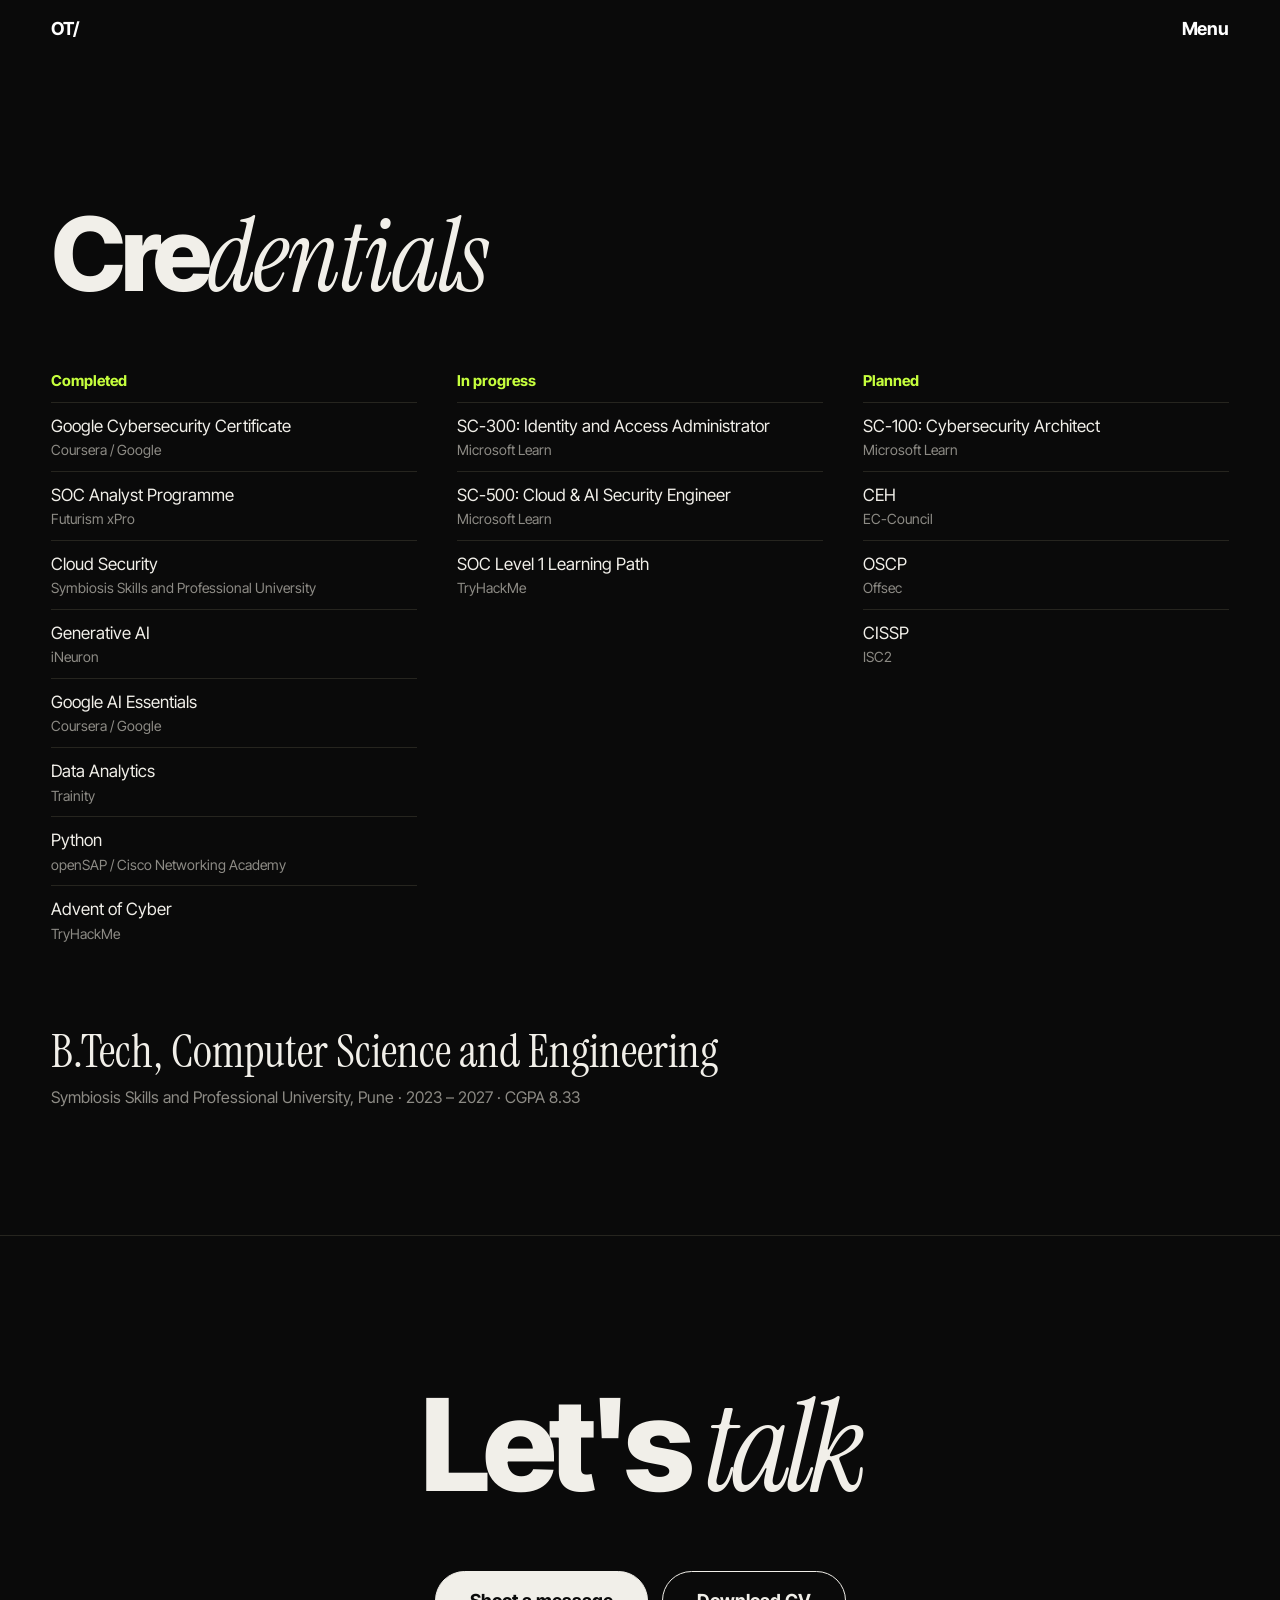
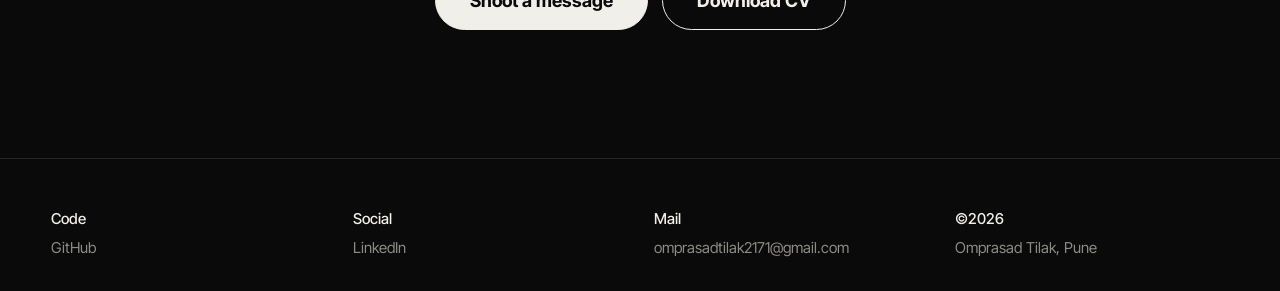
==== certifications.html @ 8a8e8bef "portfolio" ====
<!DOCTYPE html>
<html lang="en">
<head>
<meta charset="utf-8">
<meta name="viewport" content="width=device-width, initial-scale=1, viewport-fit=cover">
<meta name="theme-color" content="#0a0a0a">
<meta name="description" content="Portfolio of Omprasad Tilak, cybersecurity analyst across SOC, cloud security, DevSecOps and applied AI.">
<title>Credentials | Omprasad Tilak</title>
<link rel="preconnect" href="https://fonts.googleapis.com">
<link rel="preconnect" href="https://fonts.gstatic.com" crossorigin>
<link href="https://fonts.googleapis.com/css2?family=Inter+Tight:wght@400;500;700;800&family=Instrument+Serif:ital@0;1&display=swap" rel="stylesheet">
<link rel="stylesheet" href="style.css">
<script>(function(){var r=false,s=false;try{var n=performance.getEntriesByType('navigation')[0];r=n?n.type==='reload':!!(performance.navigation&&performance.navigation.type===1)}catch(e){}try{s=sessionStorage.getItem('pre')==='1'}catch(e){}var home=/(^|\/)(index\.html)?$/.test(location.pathname);if(r||(home&&!s))document.documentElement.className+=' show-pre pre-lock'})();</script>
<script>(function(){var d=document.documentElement;if(d.classList.contains('show-pre'))return;try{var n=performance.getEntriesByType('navigation')[0];if(n&&n.type==='navigate')d.className+=' show-pt'}catch(e){}})();</script>
<script>(function(){try{var f=sessionStorage.getItem('intro');sessionStorage.removeItem('intro');if(f==='1'&&document.documentElement.className.indexOf('show-pre')<0&&!matchMedia('(prefers-reduced-motion: reduce)').matches)document.documentElement.className+=' show-intro'}catch(e){}})();</script>
</head>
<body>
<div id="intro" aria-hidden="true"><span>Credentials</span></div>
<div id="pre" aria-hidden="true"><span>Loading portfolio</span><b id="pn">0%</b></div>
<div id="pt" aria-hidden="true"><span style="font-size:min(12vw,175px)">Credentials</span></div>
<header class="bar">
  <a href="index.html" aria-label="Home">OT/</a>
  <button id="mb" aria-expanded="false" aria-controls="menu">Menu</button>
</header>

<div id="menu" role="dialog" aria-label="Menu">
  <div class="top"><span>/ menu</span><button id="mc">Close</button></div>
  <nav><a href="index.html">About</a><a href="work.html">Work</a><a href="experience.html">Experience</a><a href="certifications.html" aria-current="page">Credentials</a><a href="#contact">Contact</a></nav>
  <div class="cn">
    <a href="https://in.linkedin.com/in/omprasad-tilak-69430b297" target="_blank" rel="noopener"><small>01</small>LinkedIn</a>
    <a href="https://github.com/omeetilak" target="_blank" rel="noopener"><small>02</small>GitHub</a>
    <a href="mailto:omprasadtilak2171@gmail.com"><small>03</small>Email</a>
  </div>
</div>

<main id="top" class="inner">
<section id="creds">
    <div class="sh"><h2>Cre<i>dentials</i></h2></div>
    <div class="creds">
      <div><h3>Completed</h3><ul>
        <li>Google Cybersecurity Certificate<small>Coursera / Google</small></li>
        <li>SOC Analyst Programme<small>Futurism xPro</small></li>
        <li>Cloud Security<small>Symbiosis Skills and Professional University</small></li>
        <li>Generative AI<small>iNeuron</small></li>
        <li>Google AI Essentials<small>Coursera / Google</small></li>
        <li>Data Analytics<small>Trainity</small></li>
        <li>Python<small>openSAP / Cisco Networking Academy</small></li>
        <li>Advent of Cyber<small>TryHackMe</small></li></ul></div>
      <div><h3>In progress</h3><ul>
        <li>SC-300: Identity and Access Administrator<small>Microsoft Learn</small></li>
        <li>SC-500: Cloud &amp; AI Security Engineer<small>Microsoft Learn</small></li>
        <li>SOC Level 1 Learning Path<small>TryHackMe</small></li></ul></div>
      <div><h3>Planned</h3><ul><li>SC-100: Cybersecurity Architect<small>Microsoft Learn</small></li><li>CEH<small>EC-Council</small></li><li>OSCP<small>Offsec</small></li><li>CISSP<small>ISC2</small></li></ul></div>
    </div>
    <p class="edu">B.Tech, Computer Science and Engineering<span>Symbiosis Skills and Professional University, Pune · 2023 – 2027 · CGPA 8.33</span></p>
  </section>
  <section id="contact" class="contact">
    <h2>Let's <i>talk</i></h2>
    <div class="btns">
      <a class="btn p" href="mailto:omprasadtilak2171@gmail.com">Shoot a message</a>
      <!-- Put your resume at cv/Omprasad_Tilak_CV.pdf -->
      <a class="btn" href="cv/Omprasad_Tilak_CV.pdf" download>Download CV</a>
    </div>
  </section>
</main>

<footer>
  <div><b>Code</b><a href="https://github.com/omeetilak" target="_blank" rel="noopener">GitHub</a></div>
  <div><b>Social</b><a href="https://in.linkedin.com/in/omprasad-tilak-69430b297" target="_blank" rel="noopener">LinkedIn</a></div>
  <div><b>Mail</b><a href="mailto:omprasadtilak2171@gmail.com">omprasadtilak2171@gmail.com</a></div>
  <div><b>&copy;2026</b>Omprasad Tilak, Pune</div>
</footer>
<script src="main.js"></script>
</body>
</html>
---- style.css ----
:root{color-scheme:dark;--bg:#0a0a0a;--fg:#f1efe9;--mute:#8d8b85;--line:#26251f;--acc:#c6ff3d;
--sans:'Inter Tight',system-ui,sans-serif;--serif:'Instrument Serif',Georgia,serif;--pad:clamp(20px,4vw,56px)}
*{box-sizing:border-box;margin:0;padding:0}
html{scroll-behavior:smooth}
body{background:var(--bg);color:var(--fg);font:400 17px/1.55 var(--sans);-webkit-font-smoothing:antialiased;overflow-x:hidden}
a{color:inherit;text-decoration:none}
a:focus-visible,button:focus-visible,summary:focus-visible{outline:2px solid var(--acc);outline-offset:4px}
::selection{background:var(--acc);color:#0a0a0a}
body.lock{overflow:hidden}
/* preloader: the one orchestrated moment */
#pre{position:fixed;inset:0;z-index:100;background:var(--bg);display:flex;align-items:flex-end;justify-content:space-between;padding:var(--pad);transition:transform .9s cubic-bezier(.76,0,.24,1)}
#pre.done{transform:translateY(-100%)}
#pre b{font:800 clamp(80px,22vw,260px)/.8 var(--sans);letter-spacing:-.06em}
#pre span{color:var(--mute)}
/* top bar + menu */
.bar{position:fixed;top:0;left:0;right:0;z-index:50;display:flex;justify-content:space-between;align-items:center;padding:calc(env(safe-area-inset-top,0px) + 18px) var(--pad) 18px;mix-blend-mode:difference;color:#fff}
.bar a,.bar button{font:700 18px var(--sans);letter-spacing:-.01em;background:none;border:0;color:inherit;cursor:pointer}
#menu{position:fixed;inset:0;z-index:60;background:var(--acc);color:#0a0a0a;padding:calc(env(safe-area-inset-top,0px) + 18px) var(--pad) var(--pad);display:flex;flex-direction:column;justify-content:space-between;transform:translateY(-100%);transition:transform .6s cubic-bezier(.76,0,.24,1);visibility:hidden}
#menu.open{transform:none;visibility:visible}
#menu .top{display:flex;justify-content:space-between;font:700 18px var(--sans)}
#menu button{font:inherit;background:none;border:0;color:inherit;cursor:pointer}
#menu nav a{display:block;font:800 clamp(40px,9vh,130px)/.98 var(--sans);letter-spacing:-.045em}
#menu nav a:hover{font-family:var(--serif);font-style:italic;font-weight:400}
#menu .cn{display:grid;grid-template-columns:repeat(auto-fit,minmax(140px,1fr));gap:6px 24px;font:500 16px var(--sans)}
#menu .cn a:hover{text-decoration:underline}
#menu .cn small{display:block;font-size:13px;opacity:.6}
/* hero */
.hero{min-height:100vh;min-height:100svh;padding:140px var(--pad) var(--pad);display:flex;flex-direction:column;justify-content:space-between;gap:48px}
.hero h1{font:500 clamp(30px,5.6vw,78px)/1.06 var(--sans);letter-spacing:-.035em;max-width:17em}
.hero h1 em{font:400 italic 1.08em var(--serif);letter-spacing:-.01em}
.tag{font:500 .78em ui-monospace,SFMono-Regular,Menlo,monospace;color:var(--acc);letter-spacing:0}
.hero .row{display:flex;justify-content:space-between;align-items:flex-end;gap:32px;flex-wrap:wrap}
.hero .row p{font:400 clamp(22px,3vw,40px)/1.1 var(--serif);max-width:12em}
.hero .row p i{color:var(--mute)}
.scroll{color:var(--mute);font-size:14px}
/* image slots */
.slot{position:relative;background:repeating-linear-gradient(135deg,#141412 0 14px,#101010 14px 28px);overflow:hidden;border-radius:2px}
.slot::after{content:attr(data-hint);position:absolute;inset:0;display:grid;place-items:center;text-align:center;padding:12px;color:var(--mute);font:500 13px ui-monospace,Menlo,monospace}
.slot img{position:absolute;inset:0;width:100%;height:100%;object-fit:cover;z-index:1;transition:transform .8s cubic-bezier(.2,.7,.2,1)}
a:hover .slot img{transform:scale(1.04)}
.portrait{aspect-ratio:4/5;width:min(280px,60vw)}
/* stats */
.stats{display:grid;grid-template-columns:repeat(auto-fit,minmax(160px,1fr));border-top:1px solid var(--line);border-bottom:1px solid var(--line)}
.stat{padding:40px var(--pad);border-left:1px solid var(--line)}
.stat:first-child{border-left:0}
.stat b{display:block;font:800 clamp(56px,8vw,112px)/.9 var(--sans);letter-spacing:-.05em}
.stat span{color:var(--mute);font-size:15px}
/* tools */
.tools{padding:56px 0;overflow:hidden;border-bottom:1px solid var(--line)}
.track{display:flex;gap:12px;width:max-content;animation:slide 40s linear infinite}
.tools:hover .track{animation-play-state:paused}
.track span{padding:14px 28px;border:1px solid var(--line);border-radius:99px;font:500 20px var(--sans);transition:.25s;white-space:nowrap}
.track span:hover{background:var(--fg);color:var(--bg);border-color:var(--fg)}
@keyframes slide{to{transform:translateX(-50%)}}
/* sections */
section{padding:clamp(72px,10vw,140px) var(--pad)}
.sh{display:flex;justify-content:space-between;align-items:baseline;margin-bottom:48px;gap:20px}
.sh h2{font:800 clamp(44px,8vw,120px)/.92 var(--sans);letter-spacing:-.05em}
.sh h2 i{font:400 italic 1em var(--serif);letter-spacing:-.02em}
.sh a{color:var(--mute);border-bottom:1px solid var(--line)}
.sh a:hover{color:var(--acc)}
.work{display:grid;grid-template-columns:repeat(2,1fr);gap:56px 28px}
.work .slot{aspect-ratio:4/3;margin-bottom:16px}
.work>*{display:block}
.work>*:nth-child(even){margin-top:80px}
.vl{display:flex;flex-wrap:wrap;gap:10px 22px;margin-top:16px;font:500 15px var(--sans)}
.vl a{border-bottom:1px solid var(--line);padding-bottom:2px;transition:.2s}
.vl a:first-child{color:var(--acc);border-color:var(--acc)}
.vl a:hover{color:var(--fg);border-color:var(--fg)}
.meta{display:flex;justify-content:space-between;gap:16px;align-items:baseline;border-top:1px solid var(--line);padding-top:14px}
.meta h3{font:700 clamp(22px,2.4vw,32px)/1.1 var(--sans);letter-spacing:-.02em}
.meta span{color:var(--mute);font-size:14px;text-align:right;white-space:nowrap}
.work p{color:var(--mute);margin-top:8px;max-width:30em;font-size:16px}
/* experience accordion */
details{border-top:1px solid var(--line)}
details:last-child{border-bottom:1px solid var(--line)}
summary{list-style:none;cursor:pointer;display:grid;grid-template-columns:56px 1fr auto auto;gap:16px;align-items:baseline;padding:26px 0}
summary::-webkit-details-marker{display:none}
summary .n{color:var(--mute);font-size:14px}
summary .t{font:700 clamp(26px,4.2vw,56px)/1 var(--sans);letter-spacing:-.035em;transition:color .2s}
summary:hover .t{color:var(--acc)}
summary .r{color:var(--mute);font-size:15px}
summary .pm{font:400 30px/1 var(--sans);width:30px;text-align:right}
summary .pm:before{content:"+"}
details[open] summary .pm:before{content:"\2212"}
details[open] summary .t{font-family:var(--serif);font-style:italic;font-weight:400}
.body{padding:0 0 32px 72px;max-width:46em;color:#cfcdc6}
.body ul{padding-left:1.1em}
.body li{margin-bottom:.5em}
.body li::marker{color:var(--acc)}
.body .when{color:var(--mute);font-size:14px;margin-bottom:12px}
/* arena */
.arena{border-bottom:0}
.arena>div{display:grid;grid-template-columns:140px minmax(0,1.1fr) minmax(0,1.4fr);gap:12px 32px;padding:30px 0;border-bottom:1px solid var(--line);align-items:baseline}
.arena small{color:var(--acc);font-size:14px}
.arena h3{font:700 clamp(24px,2.6vw,34px)/1.1 var(--sans);letter-spacing:-.025em}
.arena h3 em{display:block;font:400 italic 20px var(--serif);color:var(--mute);margin-top:6px;letter-spacing:0}
.arena p{color:#cfcdc6;font-size:17px}
.arena .hi h3{color:var(--acc)}
/* trail */
.trail-intro{max-width:30em;font:400 clamp(24px,3vw,40px)/1.15 var(--serif);margin-bottom:48px}
.trail-intro i{color:var(--acc)}
.trail{display:grid;grid-template-columns:repeat(3,1fr);gap:20px}
.trail figure .slot{aspect-ratio:3/4}
.trail figcaption{display:flex;justify-content:space-between;gap:12px;padding-top:12px;font:700 20px var(--sans);letter-spacing:-.02em}
.trail figcaption span{color:var(--mute);font:400 14px var(--sans)}
.life{display:grid;grid-template-columns:repeat(2,1fr);gap:20px;margin-top:56px;border-top:1px solid var(--line);padding-top:28px}
.life p{color:var(--mute);max-width:28em}
.life b{display:block;color:var(--fg);font:700 22px var(--sans);letter-spacing:-.02em;margin-bottom:4px}
/* creds */
.creds{display:grid;grid-template-columns:repeat(3,1fr);gap:40px}
.creds h3{font:700 15px var(--sans);color:var(--acc);margin-bottom:12px}
.creds li{list-style:none;padding:10px 0;border-top:1px solid var(--line)}
.creds small{display:block;color:var(--mute);font-size:14px}
.edu{margin-top:72px;font:400 clamp(26px,3.6vw,48px)/1.1 var(--serif)}
.edu span{display:block;margin-top:10px;font:400 16px var(--sans);color:var(--mute)}
/* contact */
.contact{text-align:center;border-top:1px solid var(--line)}
.contact h2{font:800 clamp(48px,10vw,150px)/.9 var(--sans);letter-spacing:-.055em;margin-bottom:40px}
.contact h2 i{font:400 italic 1em var(--serif)}
.btns{display:flex;gap:14px;justify-content:center;flex-wrap:wrap}
.btn{padding:18px 34px;border-radius:99px;font:700 18px var(--sans);border:1px solid var(--fg);transition:.25s}
.btn.p{background:var(--fg);color:var(--bg)}
.btn:hover{background:var(--acc);border-color:var(--acc);color:#0a0a0a}
footer{padding:48px var(--pad) calc(env(safe-area-inset-bottom,0px) + 32px);display:grid;grid-template-columns:repeat(auto-fit,minmax(160px,1fr));gap:28px;border-top:1px solid var(--line);color:var(--mute);font-size:15px}
footer b{display:block;color:var(--fg);font-weight:500;margin-bottom:6px}
footer a{display:block}
footer a:hover{color:var(--acc)}
@media(max-width:760px){
  .work{grid-template-columns:1fr}.work>*:nth-child(even){margin-top:0}
  .creds{grid-template-columns:1fr}
  .arena>div{grid-template-columns:1fr;gap:8px;padding:26px 0}
  .trail{grid-template-columns:repeat(2,1fr);gap:14px}.trail figcaption{flex-direction:column;font-size:17px}
  .life{grid-template-columns:1fr}
  summary{grid-template-columns:34px 1fr 30px}summary .r{display:none}
  .body{padding-left:0}
  .stat{border-left:0;border-top:1px solid var(--line)}.stat:first-child{border-top:0}
}
@media(prefers-reduced-motion:reduce){html{scroll-behavior:auto}.track{animation:none}#pre{transition:none}#menu{transition:none}}
main.inner>section:first-child{padding-top:clamp(130px,16vw,190px)}
.ab{display:grid;grid-template-columns:1.1fr 1fr;gap:clamp(32px,6vw,96px);margin-bottom:64px}
.ab .big{font:400 clamp(28px,3.8vw,52px)/1.1 var(--serif)}
.ab .txt p{color:#cfcdc6;margin-bottom:1em;max-width:30em}
.facts{display:grid;grid-template-columns:repeat(2,1fr);border-top:1px solid var(--line)}
.facts>div{padding:24px 32px 28px 0;border-bottom:1px solid var(--line)}
.facts small{color:var(--acc);font-size:14px}
.facts p{margin-top:8px;color:#cfcdc6;max-width:26em}
.next{display:block;padding:clamp(48px,8vw,96px) var(--pad);border-top:1px solid var(--line)}
.next small{color:var(--mute);font-size:14px}
.next b{display:block;font:800 clamp(40px,8vw,110px)/1 var(--sans);letter-spacing:-.05em;transition:.25s}
.next:hover b{font-family:var(--serif);font-style:italic;font-weight:400;color:var(--acc)}
#menu nav a[aria-current]{font-family:var(--serif);font-style:italic;font-weight:400}
@keyframes in{from{opacity:0}}
body{animation:in .6s both}
@media(max-width:760px){.ab,.facts{grid-template-columns:1fr}}
@media(prefers-reduced-motion:reduce){body{animation:none}}

.arena summary .t{font-size:clamp(24px,3.6vw,46px)}
.arena .body p{margin-bottom:0}
.gal{display:grid;grid-template-columns:repeat(2,1fr);gap:14px;margin-top:22px;max-width:46em}
.gal .slot{aspect-ratio:4/3}

.trail figure.latest{grid-column:1/-1}
.trail figure.latest .slot{aspect-ratio:16/7}
@media(max-width:760px){.trail figure.latest .slot{aspect-ratio:4/3}}

/* stats: keep numbers inside their boxes */
.stat{padding:40px 20px 40px 28px;min-width:0}
.stat:first-child{padding-left:var(--pad)}
.stat b{font-size:clamp(48px,5.6vw,92px);font-variant-numeric:tabular-nums;white-space:nowrap}
.stat span{display:block;margin-top:8px;line-height:1.35}
@media(min-width:761px) and (max-width:1000px){
  .stats{grid-template-columns:repeat(2,1fr)}
  .stat,.stat:first-child{padding-left:var(--pad)}
  .stat:nth-child(odd){border-left:0}
  .stat:nth-child(n+3){border-top:1px solid var(--line)}
  .stat:last-child{grid-column:1/-1}
}
@media(max-width:760px){.stat,.stat:first-child{padding-left:var(--pad)}}

/* arena: role labels in theme green */
.arena summary .r{color:var(--acc);font-weight:500}
.arena .body .when{color:var(--acc)}

/* loader shows on refresh, and on first visit to home */
#pre{display:none}
html.show-pre #pre{display:flex}
html.pre-lock,html.pre-lock body{overflow:hidden}

/* sticker look: thick white die-cut edge with a soft lift shadow */
.slot{
  border-radius:18px;
  box-shadow:0 0 0 5px #fff,0 14px 30px -6px rgba(0,0,0,.65),0 3px 8px rgba(0,0,0,.4);
  transition:transform .35s cubic-bezier(.2,.7,.2,1),box-shadow .35s;
}
.slot::before{content:"";position:absolute;inset:0;z-index:2;border-radius:inherit;pointer-events:none;
  background:linear-gradient(115deg,rgba(255,255,255,.14) 0%,transparent 38%)}
.work a:hover .slot,.work>div:hover .slot,.trail figure:hover .slot,.gal .slot:hover,.portrait:hover{
  transform:translateY(-4px) rotate(-1deg);
  box-shadow:0 0 0 5px #fff,0 22px 38px -8px rgba(0,0,0,.75),0 4px 10px rgba(0,0,0,.45);
}
.gal{gap:22px}
.trail{gap:28px 24px}
.work{gap:64px 32px}
@media(prefers-reduced-motion:reduce){.slot{transition:none}.work a:hover .slot,.work>div:hover .slot,.trail figure:hover .slot,.gal .slot:hover,.portrait:hover{transform:none}}

/* portrait: neon line travelling around the sticker edge */
@property --a{syntax:"<angle>";initial-value:0deg;inherits:false}
.ring{position:relative;width:min(280px,60vw);transition:transform .35s cubic-bezier(.2,.7,.2,1)}
.ring .portrait{width:100%}
.ring::before{content:"";position:absolute;inset:-12px;border-radius:30px;padding:3px;pointer-events:none;
  background:conic-gradient(from var(--a),transparent 0 62%,var(--acc) 88%,#fff 100%);
  -webkit-mask:linear-gradient(#000 0 0) content-box,linear-gradient(#000 0 0);-webkit-mask-composite:xor;
  mask:linear-gradient(#000 0 0) content-box,linear-gradient(#000 0 0);mask-composite:exclude;
  animation:orbit 3.2s linear infinite}
@keyframes orbit{to{--a:360deg}}
.ring:hover{transform:translateY(-4px) rotate(-1deg)}
.ring .portrait:hover{transform:none;box-shadow:0 0 0 5px #fff,0 14px 30px -6px rgba(0,0,0,.65),0 3px 8px rgba(0,0,0,.4)}
@media(prefers-reduced-motion:reduce){.ring::before{animation:none}.ring:hover{transform:none}}

/* portrait: plain image, no sticker edge. Only the moving line stays */
.ring .portrait,.ring .portrait:hover{box-shadow:none;border-radius:6px;transform:none}
.ring .portrait::before{display:none}
.ring::before{inset:-9px;border-radius:12px;padding:2px}
.ring:hover{transform:none}

/* all image frames: plain images with a moving line (no sticker look) */
.slot{overflow:visible;border-radius:6px;box-shadow:none;transform:none;--lc:#38d5ff}
.trail .slot{--lc:#ff3131}
.slot img{border-radius:6px}
.slot::before{content:"";position:absolute;inset:-9px;z-index:2;border-radius:12px;padding:2px;pointer-events:none;
  background:conic-gradient(from var(--a),transparent 0 62%,var(--lc) 88%,#fff 100%);
  -webkit-mask:linear-gradient(#000 0 0) content-box,linear-gradient(#000 0 0);-webkit-mask-composite:xor;
  mask:linear-gradient(#000 0 0) content-box,linear-gradient(#000 0 0);mask-composite:exclude;
  animation:orbit 3.2s linear infinite}
.work a:hover .slot,.work>div:hover .slot,.trail figure:hover .slot,.gal .slot:hover,.portrait:hover{transform:none;box-shadow:none}
a:hover .slot img{transform:none}
.trail{gap:30px 32px}
@media(prefers-reduced-motion:reduce){.slot::before{animation:none}}

/* page-title intro: outlined word zooms out, then the page lands */
#intro{position:fixed;inset:0;z-index:90;display:none;place-items:center;background:var(--bg);pointer-events:none}
html.show-intro #intro{display:grid;animation:introOut .5s ease 1.05s both}
#intro span{font:800 clamp(56px,15vw,210px)/1 var(--sans);letter-spacing:-.05em;color:transparent;-webkit-text-stroke:2px rgba(241,239,233,.75);
  animation:introWord 1.15s cubic-bezier(.16,.8,.2,1) both}
@keyframes introWord{from{transform:scale(3);opacity:0;filter:blur(10px)}to{transform:scale(1);opacity:1;filter:blur(0)}}
@keyframes introOut{to{opacity:0;transform:scale(1.04);visibility:hidden}}

/* page title card: see-through word zooms out, then lands on the page */
#pt{display:none}
html.show-pt #pt{display:grid;position:fixed;inset:0;z-index:90;place-items:center;background:var(--bg);pointer-events:none;animation:ptout .45s ease .95s forwards}
#pt span{font:800 100px/1 var(--sans);letter-spacing:-.06em;color:transparent;-webkit-text-stroke:2px rgba(241,239,233,.5);animation:ptz 1.3s cubic-bezier(.16,1,.3,1) both}
@keyframes ptz{
  from{transform:scale(3.4);opacity:0;-webkit-text-stroke-color:rgba(241,239,233,.15)}
  40%{opacity:1}
  to{transform:scale(1);opacity:1;-webkit-text-stroke-color:#c6ff3d}
}
@keyframes ptout{to{opacity:0;visibility:hidden}}
@media(prefers-reduced-motion:reduce){html.show-pt #pt{display:none}}

/* images: fixed frames, the image fits the frame (the frame never resizes to the image) */
.slot:has(img)::after{display:none}
.slot img{position:absolute;inset:0;width:100%;height:100%;display:block;object-fit:contain}
.work .slot,.work .slot:has(img){aspect-ratio:16/10}
.gal .slot,.gal .slot:has(img){aspect-ratio:4/3}
.work .slot:has(img),.gal .slot:has(img){background:#0f0f0e}
.trail{align-items:start}
.trail figure .slot,.trail figure .slot:has(img){aspect-ratio:3/4}
.trail .slot img{object-fit:cover}
.trail figure.latest{grid-column:1/-1;max-width:none;width:100%}
.trail figure.latest .slot,.trail figure.latest .slot:has(img){aspect-ratio:21/9}
.trail figure.latest .slot img{object-position:center 40%}
@media(max-width:760px){.trail figure.latest .slot,.trail figure.latest .slot:has(img){aspect-ratio:4/3}}
.ring .portrait,.ring .portrait:has(img){aspect-ratio:4/5}
.ring .portrait img{object-fit:cover}
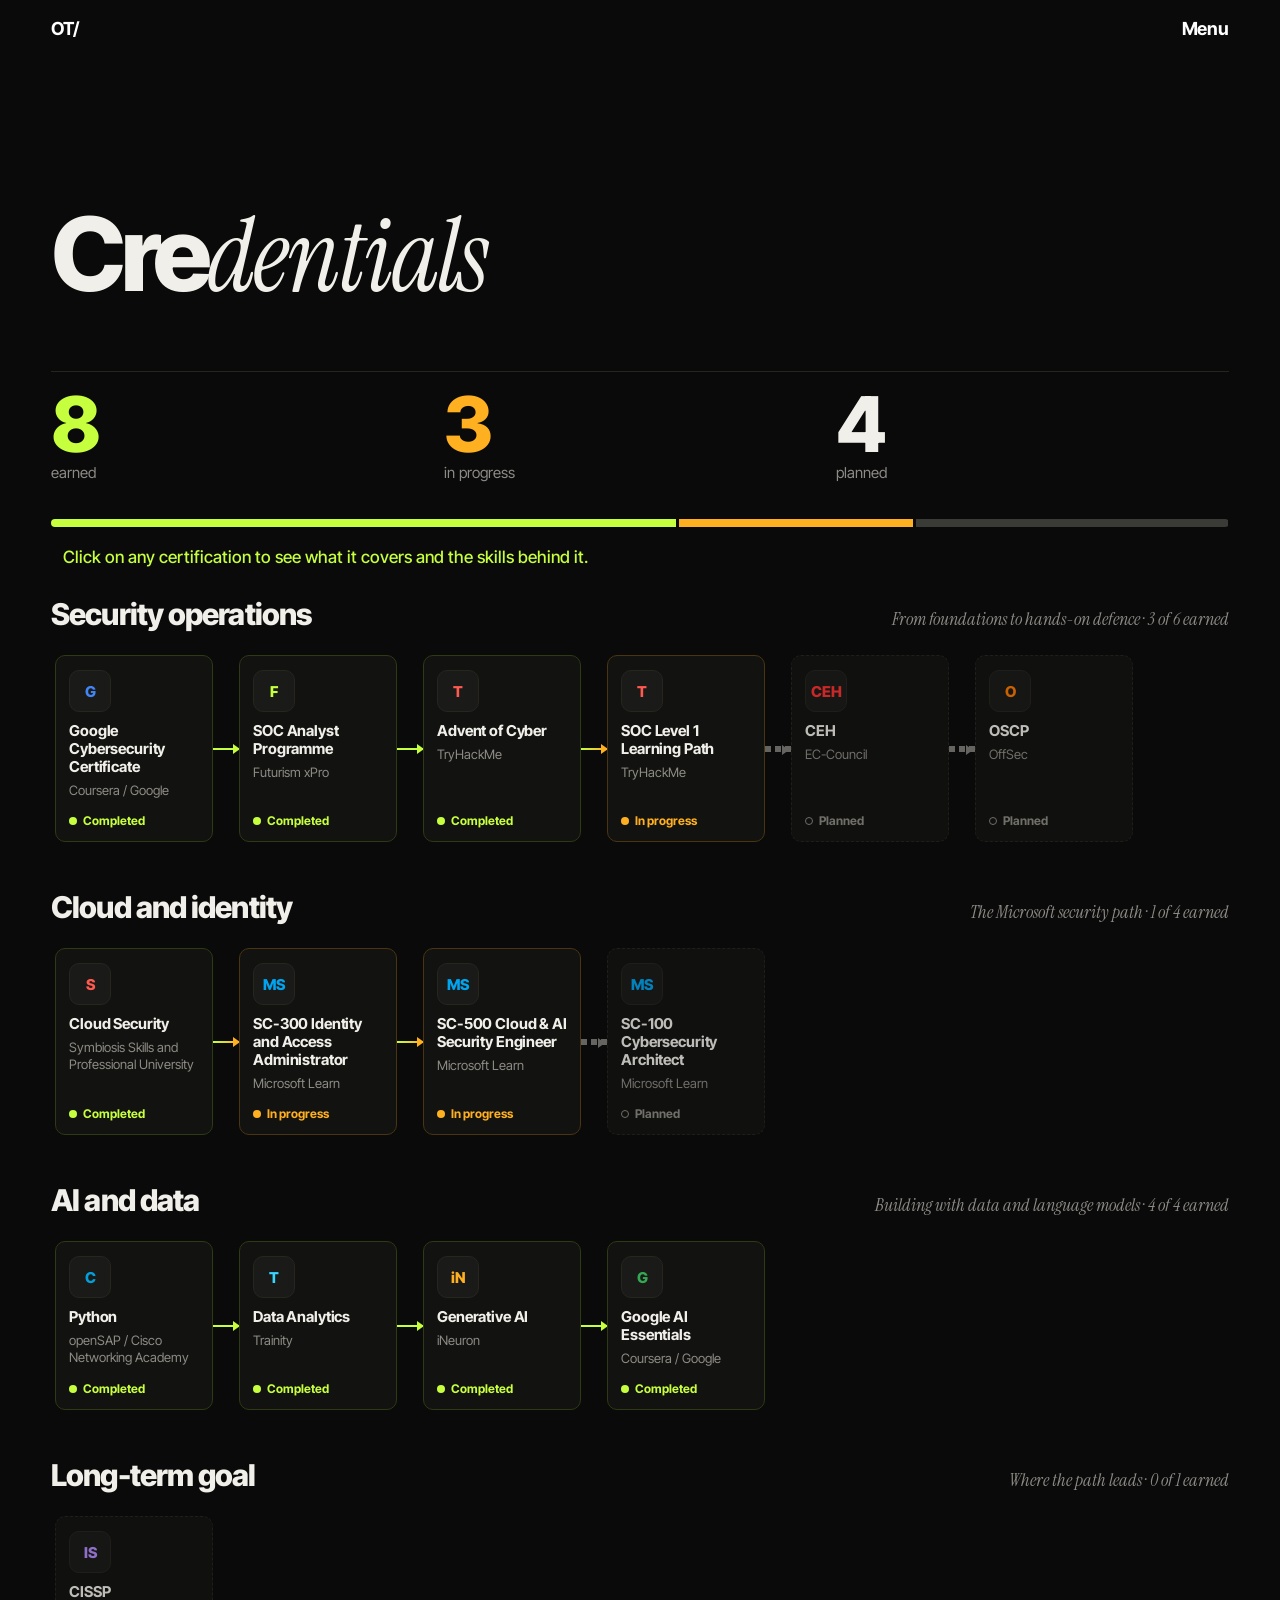
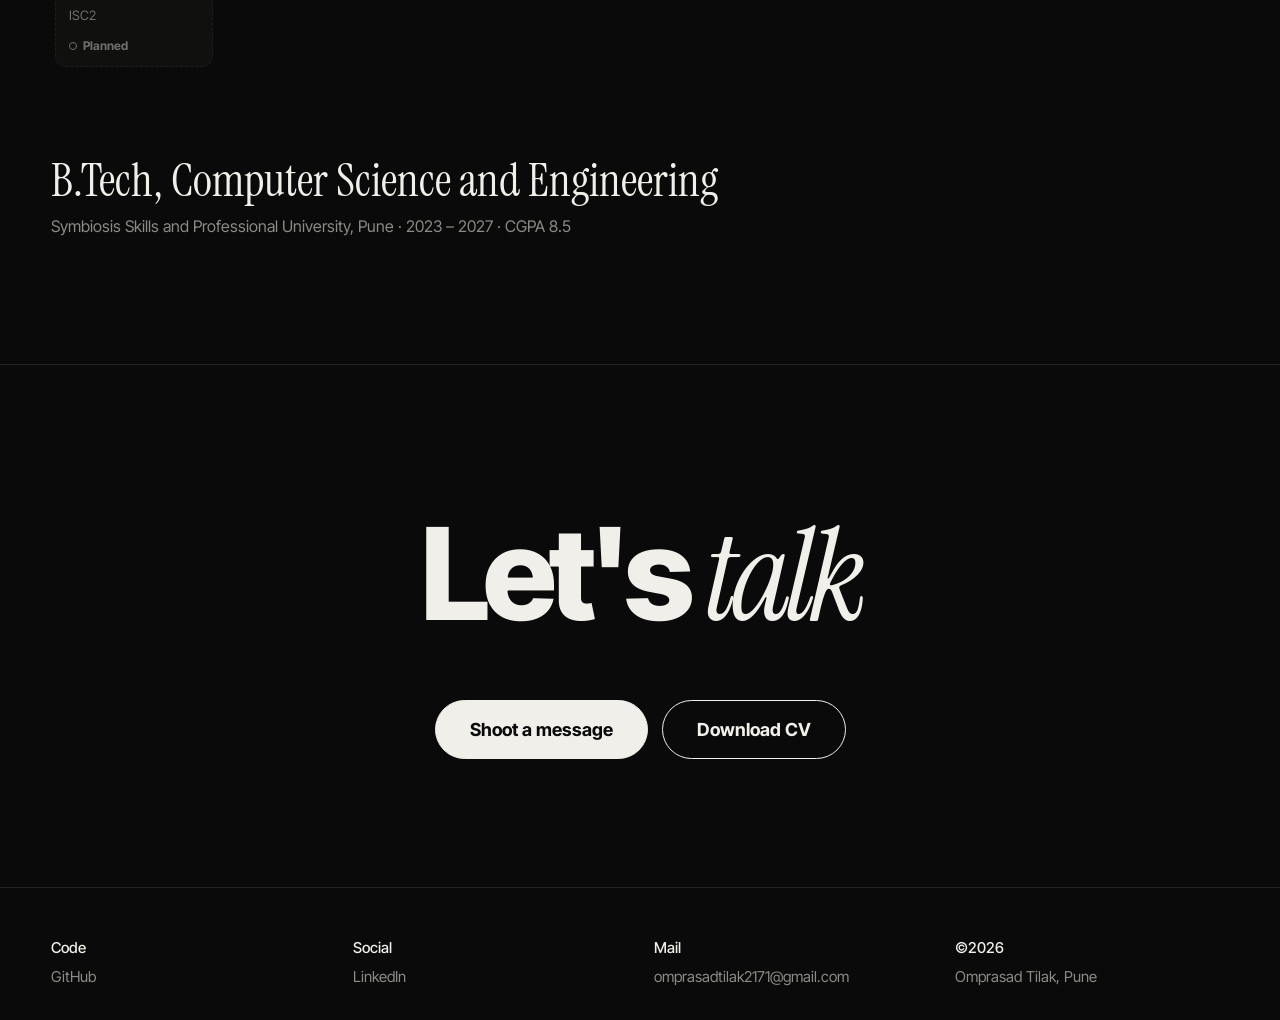
==== commit 9403aab9: "certs" ====
--- a/certifications.html
+++ b/certifications.html
@@ -13,6 +13,88 @@
 <script>(function(){var r=false,s=false;try{var n=performance.getEntriesByType('navigation')[0];r=n?n.type==='reload':!!(performance.navigation&&performance.navigation.type===1)}catch(e){}try{s=sessionStorage.getItem('pre')==='1'}catch(e){}var home=/(^|\/)(index\.html)?$/.test(location.pathname);if(r||(home&&!s))document.documentElement.className+=' show-pre pre-lock'})();</script>
 <script>(function(){var d=document.documentElement;if(d.classList.contains('show-pre'))return;try{var n=performance.getEntriesByType('navigation')[0];if(n&&n.type==='navigate')d.className+=' show-pt'}catch(e){}})();</script>
 <script>(function(){try{var f=sessionStorage.getItem('intro');sessionStorage.removeItem('intro');if(f==='1'&&document.documentElement.className.indexOf('show-pre')<0&&!matchMedia('(prefers-reduced-motion: reduce)').matches)document.documentElement.className+=' show-intro'}catch(e){}})();</script>
+<style>
+.hint{display:flex;align-items:center;gap:12px;margin:-14px 0 32px;font:500 17px var(--sans);color:var(--acc)}
+.hint .dot{flex:none;animation-iteration-count:infinite}
+.creds button.ct{all:unset;box-sizing:border-box;display:block;width:100%;cursor:pointer;padding:10px 0;position:relative}
+.creds button.ct:hover b,.creds button.ct:focus-visible b{color:var(--acc)}
+.creds button.ct:focus-visible{outline:2px solid var(--acc);outline-offset:3px;border-radius:4px}
+.creds button.ct b{font-weight:500;transition:color .2s;display:block;padding-right:70px}
+.creds button.ct i{position:absolute;right:0;top:12px;font:400 italic 15px var(--serif);color:var(--mute);opacity:0;transform:translateX(-6px);transition:.25s}
+.creds button.ct:hover i,.creds button.ct:focus-visible i{opacity:1;transform:none;color:var(--acc)}
+@media(hover:none){.creds button.ct i{opacity:1;transform:none}}
+.creds li{padding:0}
+dialog{border:1px solid var(--line);background:#0e0e0d;color:var(--fg);width:min(860px,94vw);max-height:92vh;max-height:92dvh;padding:0;border-radius:10px;overflow:auto;margin:auto}
+dialog::backdrop{background:rgba(0,0,0,.72);backdrop-filter:blur(6px)}
+html:has(dialog[open]){overflow:hidden}
+dialog[open]{animation:dpop .35s cubic-bezier(.2,.8,.2,1)}
+@keyframes dpop{from{opacity:0;transform:translateY(18px) scale(.98)}}
+.dh{position:sticky;top:0;z-index:3;display:flex;justify-content:space-between;align-items:center;padding:14px 22px;background:#0e0e0d;border-bottom:1px solid var(--line);font:500 15px var(--sans)}
+.dh button{all:unset;cursor:pointer;color:var(--fg);padding:4px 2px}
+.dh button:hover{color:var(--acc)}
+.dh button:focus-visible{outline:2px solid var(--acc);border-radius:4px}
+.dh nav{display:flex;gap:22px}
+.cb{padding:26px 22px 30px}
+.badge2{display:inline-block;font:700 12.5px var(--sans);letter-spacing:.02em;padding:3px 10px;border-radius:99px;border:1px solid var(--acc);color:var(--acc);margin-bottom:14px}
+.badge2.ip{border-color:#ffb020;color:#ffb020}.badge2.pl{border-color:var(--mute);color:var(--mute)}
+.cb h3{font:800 clamp(30px,4.6vw,54px)/1 var(--sans);letter-spacing:-.04em}
+.cb .by{font:400 italic 22px var(--serif);color:var(--mute);margin:8px 0 22px}
+.cb p{color:#cfcdc6;font-size:18px;max-width:40em}
+.cb h4{font:700 14px var(--sans);color:var(--acc);margin:24px 0 10px}
+.sk{display:flex;flex-wrap:wrap;gap:6px;list-style:none;padding:0;margin:0}
+.sk li{font:500 14px var(--sans);padding:4px 11px;border:1px solid var(--line);border-radius:4px;color:var(--fg);padding-left:11px}
+.kf{display:grid;grid-template-columns:repeat(auto-fit,minmax(170px,1fr));border-top:1px solid var(--line)}
+.kf div{padding:11px 14px 13px 0;border-bottom:1px solid var(--line)}
+.kf small{display:block;color:var(--mute);font-size:13px}
+.kf span{font-size:16px}
+.mine{border-left:3px solid var(--acc);padding:2px 0 2px 16px;margin-top:22px;color:#cfcdc6;font-size:17px}
+.mine b{display:block;color:var(--acc);font:700 14px var(--sans);margin-bottom:3px}
+.cdlg{width:min(560px,94vw)}
+.cdlg .cb{padding-top:22px}
+.cdlg h3{font-size:clamp(28px,4vw,42px)}
+.opts{display:grid;gap:12px;margin-top:22px}
+.opt{display:flex;align-items:center;justify-content:space-between;gap:16px;padding:18px 20px;border:1px solid var(--line);border-radius:8px;background:#121210;transition:.25s}
+.opt:hover,.opt:focus-visible{border-color:var(--acc);transform:translateY(-3px);outline:none}
+.opt b{display:block;font:700 20px var(--sans)}
+.opt span{display:block;color:var(--mute);font-size:15px;word-break:break-all}
+.opt em{font:400 italic 22px var(--serif);color:var(--acc);flex:none}
+button.btn{cursor:pointer;font-family:var(--sans)}
+.cstats{display:grid;grid-template-columns:repeat(3,1fr);gap:0;border-top:1px solid var(--line);margin-bottom:18px}
+.cstats div{padding:18px 18px 16px 0}
+.cstats b{display:block;font:800 clamp(44px,6vw,80px)/.9 var(--sans);letter-spacing:-.05em}
+.cstats span{color:var(--mute);font-size:15px}
+.cstats .e b{color:var(--acc)}.cstats .p b{color:#ffb020}
+.pbar{display:flex;height:8px;border-radius:5px;overflow:hidden;gap:3px;margin-bottom:34px}
+.pbar i{display:block;transform-origin:left;animation:grow 1.1s cubic-bezier(.2,.8,.2,1) both}
+@keyframes grow{from{transform:scaleX(0)}}
+.lane{margin-bottom:34px}
+.lh{display:flex;justify-content:space-between;align-items:baseline;gap:12px;flex-wrap:wrap;margin-bottom:12px}
+.lh h3{font:800 clamp(22px,2.6vw,30px)/1 var(--sans);letter-spacing:-.03em}
+.lh span{color:var(--mute);font:italic 400 18px var(--serif)}
+.lt{display:flex;align-items:stretch;overflow-x:auto;padding:12px 4px 16px;scroll-snap-type:x proximity;scrollbar-width:thin;scrollbar-color:var(--line) transparent}
+.nd2{all:unset;box-sizing:border-box;flex:0 0 158px;scroll-snap-align:start;cursor:pointer;display:flex;flex-direction:column;gap:6px;padding:14px 13px 13px;border:1px solid var(--line);border-radius:10px;background:#121210;position:relative;transition:transform .25s,border-color .25s,background .25s}
+.nd2:hover,.nd2:focus-visible{transform:translateY(-5px);border-color:var(--acc);background:#161614}
+.nd2:focus-visible{outline:2px solid var(--acc);outline-offset:3px}
+.nd2 b{font:700 15px/1.2 var(--sans);letter-spacing:-.01em}
+.nd2 small{color:var(--mute);font-size:13px;line-height:1.3}
+.nd2 .stt{margin-top:auto;padding-top:8px;font:700 12px var(--sans);font-style:normal;display:flex;align-items:center;gap:6px}
+.nd2 .stt:before{content:"";width:8px;height:8px;border-radius:50%;background:currentColor}
+.st-c{border-color:#2d3a14}.st-c .stt{color:var(--acc)}
+.st-i{border-color:#4a3510}.st-i .stt{color:#ffb020}.st-i .stt:before{animation:ping2 1.8s ease-out infinite;box-shadow:0 0 0 0 #ffb020}
+.st-p{border-style:dashed;opacity:.78}.st-p .stt{color:var(--mute)}.st-p .stt:before{background:none;border:1.5px solid currentColor;box-sizing:border-box}
+@keyframes ping2{70%{box-shadow:0 0 0 8px transparent}100%{box-shadow:0 0 0 0 transparent}}
+.lg{position:relative;width:42px;height:42px;border-radius:10px;display:grid;place-items:center;font:800 15px var(--sans);margin-bottom:4px;overflow:hidden;background:var(--bg2,#1a1a18);border:1px solid var(--line)}
+.lg img{position:absolute;inset:0;width:100%;height:100%;padding:9px;object-fit:contain;background:#1a1a18}
+.cn2{flex:0 0 26px;align-self:center;height:2px;position:relative}
+.cn2:after{content:"";position:absolute;right:-1px;top:-4px;border:5px solid transparent;border-left:7px solid currentColor;border-right:0}
+.cn2.st-c{background:var(--acc);color:var(--acc)}
+.cn2.st-i{background:linear-gradient(90deg,var(--acc),#ffb020,var(--acc));background-size:200% 100%;animation:flow 2.2s linear infinite;color:#ffb020}
+.cn2.st-p{background:repeating-linear-gradient(90deg,var(--mute) 0 4px,transparent 4px 8px);color:var(--mute);opacity:.7}
+@keyframes flow{to{background-position:-200% 0}}
+@media(max-width:640px){.cstats{grid-template-columns:1fr 1fr 1fr}.cstats div{padding-right:8px}.cstats span{font-size:13px}.nd2{flex-basis:150px}}
+@media(prefers-reduced-motion:reduce){.pbar i,.cn2.st-i,.st-i .stt:before{animation:none}}
+
+</style>
 </head>
 <body>
 <div id="intro" aria-hidden="true"><span>Credentials</span></div>
@@ -25,7 +107,7 @@
 
 <div id="menu" role="dialog" aria-label="Menu">
   <div class="top"><span>/ menu</span><button id="mc">Close</button></div>
-  <nav><a href="index.html">About</a><a href="work.html">Work</a><a href="experience.html">Experience</a><a href="certifications.html" aria-current="page">Credentials</a><a href="#contact">Contact</a></nav>
+  <nav><a href="index.html">About</a><a href="work.html">Work</a><a href="experience.html">Experience</a><a href="trail.html">Trail</a><a href="certifications.html" aria-current="page">Credentials</a><a href="#contact">Contact</a></nav>
   <div class="cn">
     <a href="https://in.linkedin.com/in/omprasad-tilak-69430b297" target="_blank" rel="noopener"><small>01</small>LinkedIn</a>
     <a href="https://github.com/omeetilak" target="_blank" rel="noopener"><small>02</small>GitHub</a>
@@ -36,33 +118,25 @@
 <main id="top" class="inner">
 <section id="creds">
     <div class="sh"><h2>Cre<i>dentials</i></h2></div>
-    <div class="creds">
-      <div><h3>Completed</h3><ul>
-        <li>Google Cybersecurity Certificate<small>Coursera / Google</small></li>
-        <li>SOC Analyst Programme<small>Futurism xPro</small></li>
-        <li>Cloud Security<small>Symbiosis Skills and Professional University</small></li>
-        <li>Generative AI<small>iNeuron</small></li>
-        <li>Google AI Essentials<small>Coursera / Google</small></li>
-        <li>Data Analytics<small>Trainity</small></li>
-        <li>Python<small>openSAP / Cisco Networking Academy</small></li>
-        <li>Advent of Cyber<small>TryHackMe</small></li></ul></div>
-      <div><h3>In progress</h3><ul>
-        <li>SC-300: Identity and Access Administrator<small>Microsoft Learn</small></li>
-        <li>SC-500: Cloud &amp; AI Security Engineer<small>Microsoft Learn</small></li>
-        <li>SOC Level 1 Learning Path<small>TryHackMe</small></li></ul></div>
-      <div><h3>Planned</h3><ul><li>SC-100: Cybersecurity Architect<small>Microsoft Learn</small></li><li>CEH<small>EC-Council</small></li><li>OSCP<small>Offsec</small></li><li>CISSP<small>ISC2</small></li></ul></div>
-    </div>
-    <p class="edu">B.Tech, Computer Science and Engineering<span>Symbiosis Skills and Professional University, Pune · 2023 – 2027 · CGPA 8.33</span></p>
+    <div class="cstats" id="cs"></div><div class="pbar" id="pb"></div>
+    <p class="hint"><span class="dot" aria-hidden="true"></span>Click on any certification to see what it covers and the skills behind it.</p>
+    <div id="cg"></div>
+    <p class="edu">B.Tech, Computer Science and Engineering<span>Symbiosis Skills and Professional University, Pune · 2023 – 2027 · CGPA 8.5</span></p>
   </section>
   <section id="contact" class="contact">
     <h2>Let's <i>talk</i></h2>
     <div class="btns">
-      <a class="btn p" href="mailto:omprasadtilak2171@gmail.com">Shoot a message</a>
+      <button class="btn p" id="msg" type="button" aria-haspopup="dialog">Shoot a message</button>
       <!-- Put your resume at cv/Omprasad_Tilak_CV.pdf -->
       <a class="btn" href="cv/Omprasad_Tilak_CV.pdf" download>Download CV</a>
     </div>
   </section>
 </main>
+
+<dialog id="cd" aria-labelledby="cn"><div class="dh"><nav><button id="cp" type="button">&larr; Prev</button><button id="cx" type="button">Next &rarr;</button></nav><button id="cc" type="button">Close</button></div><div class="cb" id="cbody"></div></dialog>
+<dialog id="md" class="cdlg" aria-labelledby="mt"><div class="dh"><span>/ contact</span><button id="mcl" type="button">Close</button></div><div class="cb"><h3 id="mt">How would you like to reach me?</h3><p style="margin-top:10px">Pick whichever is easiest. I read both.</p>
+<div class="opts"><a class="opt" href="mailto:omprasadtilak2171@gmail.com"><div><b>Email</b><span>omprasadtilak2171@gmail.com</span></div><em>Send &rarr;</em></a>
+<a class="opt" href="https://in.linkedin.com/in/omprasad-tilak-69430b297" target="_blank" rel="noopener"><div><b>LinkedIn</b><span>Open my profile and message me</span></div><em>Open &rarr;</em></a></div></div></dialog>
 
 <footer>
   <div><b>Code</b><a href="https://github.com/omeetilak" target="_blank" rel="noopener">GitHub</a></div>
@@ -71,5 +145,118 @@
   <div><b>&copy;2026</b>Omprasad Tilak, Pune</div>
 </footer>
 <script src="main.js"></script>
+<script>
+/* Edit any text here. st: Completed | In progress | Planned */
+var C=[
+{t:"Google Cybersecurity Certificate",by:"Coursera / Google",st:"Completed",
+ about:"An eight-course professional certificate from Google that prepares learners for entry-level roles such as cybersecurity analyst and SOC analyst, with hands-on labs and portfolio activities.",
+ skills:["Security domains and the CIA triad","Risk management and NIST CSF","Network security","Linux and SQL","Assets, threats and vulnerabilities","SIEM tools and IDS","Detection and incident response playbooks","Python for security automation","Escalation and communication"],
+ courses:["Foundations of Cybersecurity","Play It Safe: Manage Security Risks","Connect and Protect: Networks and Network Security","Tools of the Trade: Linux and SQL","Assets, Threats, and Vulnerabilities","Sound the Alarm: Detection and Response","Automate Cybersecurity Tasks with Python","Put It to Work: Prepare for Cybersecurity Jobs"],
+ facts:[["Format","8 courses, beginner level"],["Study time","About 6 months at 5\u201310 hrs a week"],["Focus","Entry-level security analyst roles"]],
+ mine:"The base for my SOC work: log analysis, SIEM thinking and incident response."},
+{t:"SOC Analyst Programme",by:"Futurism xPro",st:"Completed",
+ about:"Hands-on SOC analyst training that led into my internship at Futurism Technologies, built around how a real security operations centre triages alerts and handles incidents.",
+ skills:["SIEM monitoring (QRadar, Sentinel, Splunk)","Alert triage","Threat hunting","IOC analysis","MITRE ATT&CK mapping","Incident response (PICERL)","DLP policy governance"],
+ facts:[["Level","Level-1 SOC analyst"],["Followed by","SOC Analyst Internship"]],
+ mine:"I applied this directly in my internship. See the Experience page."},
+{t:"Cloud Security",by:"Symbiosis Skills and Professional University",st:"Completed",
+ about:"A university course on securing cloud environments, which gave me the grounding for Microsoft cloud security work.",
+ skills:["Cloud security fundamentals","Identity and access management","Microsoft Defender for Cloud","Microsoft Entra ID","Zero Trust principles"],
+ facts:[["Provider","SSPU, Pune"],["Leads into","SC-300 and SC-500"]]},
+{t:"Generative AI",by:"iNeuron",st:"Completed",
+ about:"iNeuron\u2019s Generative AI community course: a hands-on, project-based walk through building applications with large language models, from the OpenAI API to vector databases.",
+ skills:["Large language models","OpenAI API","Prompt templates","LangChain chains and memory","Hugging Face Hub","Gemini and Llama models","Vector databases and Pinecone","Question-answering systems","Deploying GenAI apps"],
+ facts:[["Format","Self-paced, project based"],["Core tools","LangChain, Hugging Face, Pinecone"]],
+ mine:"This course is where my PSPM Technologies chatbot work started."},
+{t:"Google AI Essentials",by:"Coursera / Google",st:"Completed",
+ about:"A short Google course on using generative AI tools well and responsibly. It has five parts, taught by Google AI experts, and needs no technical background.",
+ skills:["Generative AI basics","Prompt engineering and few-shot prompting","Using AI to speed up everyday work","Responsible AI and bias awareness","Human oversight of AI output","Evaluating AI tools"],
+ courses:["Introduction to AI","Maximize Productivity With AI Tools","Discover the Art of Prompting","Use AI Responsibly","Stay Ahead of the AI Curve"],
+ facts:[["Format","5 short courses"],["Time","Under 10 hours"]]},
+{t:"Data Analytics",by:"Trainity",st:"Completed",
+ about:"Data analytics training covering the working toolkit of a data analyst, from cleaning and querying data to presenting it in dashboards.",
+ skills:["Excel for analysis","SQL queries","Power BI","Tableau","Data cleaning","Dashboards and visualization"],
+ facts:[["Focus","Analysis and visualization"],["Tools","Excel, Power BI, Tableau"]],
+ mine:"I use the same thinking to read logs and spot patterns in security data."},
+{t:"Python",by:"openSAP / Cisco Networking Academy",st:"Completed",
+ about:"A beginner-friendly Python programming course from Cisco Networking Academy with the OpenEDG Python Institute, ending with a complete Python project.",
+ skills:["Python syntax and data types","Variables and operators","Conditions and loops","Functions","Lists and strings","Error handling","Reading and writing files","Building a complete application"],
+ facts:[["Level","Beginner"],["Time","About 30 hours, self-paced"],["Award","Cisco digital badge"]],
+ mine:"The foundation for my ShadowFox tasks and for security scripting."},
+{t:"Advent of Cyber",by:"TryHackMe",st:"Completed",
+ about:"TryHackMe\u2019s free December event: one beginner-friendly, story-led security challenge a day, each with written steps and a walkthrough video.",
+ skills:["Linux command line","Phishing awareness and analysis","Web vulnerabilities such as IDOR and XSS","Log analysis","Digital forensics","Basic incident investigation","Red and blue team thinking"],
+ facts:[["Format","Daily hands-on rooms"],["Level","Beginner"]]},
+{t:"SC-300: Identity and Access Administrator",by:"Microsoft Learn",st:"In progress",
+ about:"Microsoft\u2019s associate certification for designing, implementing and running identity and access management with Microsoft Entra ID.",
+ skills:["User and group identities","Hybrid identity","MFA and Conditional Access","App registrations and enterprise apps","Workload identities","Identity governance and PIM","Access reviews"],
+ facts:[["Level","Associate"],["Platform","Microsoft Entra ID"]],
+ mine:"I am studying this to deepen my Entra ID and Zero Trust skills."},
+{t:"SC-500: Cloud & AI Security Engineer",by:"Microsoft Learn",st:"In progress",
+ about:"Microsoft\u2019s associate certification for implementing end-to-end security controls across cloud and AI workloads. It replaces the retiring AZ-500.",
+ skills:["Identity, access and governance","Securing storage, databases and networking","Securing compute","Security posture management","Microsoft Defender for Cloud","Microsoft Sentinel","Securing AI workloads"],
+ facts:[["Level","Associate"],["Exam","SC-500, 120 minutes"],["Pass mark","700 / 1000"]]},
+{t:"SOC Level 1 Learning Path",by:"TryHackMe",st:"In progress",
+ about:"TryHackMe\u2019s structured path for becoming an entry-level SOC analyst, with hands-on labs in simulated SOC environments.",
+ skills:["Cyber defence frameworks","Alert triage and SOC workflows","SIEM with Splunk and Elastic","Threat intelligence","Network traffic analysis (Wireshark, Zeek, Snort)","Endpoint monitoring (Sysmon, Wazuh)","Phishing analysis","Incident response"],
+ facts:[["Time","About 40\u201360 hours"],["Level","Entry-level SOC"]],
+ mine:"It matches what I practise in my home SOC lab with Wazuh and ELK."},
+{t:"SC-100: Cybersecurity Architect",by:"Microsoft Learn",st:"Planned",
+ about:"Microsoft\u2019s expert-level certification for designing a Zero Trust security strategy across identity, devices, data, applications and infrastructure. It expects an associate security certification first, which is why SC-300 and SC-500 come before it.",
+ skills:["Zero Trust strategy and architecture","Governance, risk and compliance strategy","Security operations strategy","Infrastructure security design","Data and application security strategy"],
+ facts:[["Level","Expert"],["Pass mark","700 / 1000"]]},
+{t:"CEH",by:"EC-Council",st:"Planned",
+ about:"Certified Ethical Hacker: EC-Council\u2019s credential for thinking like an attacker so that defences can be tested properly. It covers 20 modules across the phases of an attack.",
+ skills:["Footprinting and scanning","Enumeration","Vulnerability analysis","System hacking and malware","Sniffing and social engineering","Session hijacking and DoS","Web application hacking and SQL injection","Wireless, mobile and IoT hacking","Cloud security and cryptography"],
+ facts:[["Exam","125 multiple-choice questions"],["Time","4 hours"],["Optional","Practical exam in a cyber range"]]},
+{t:"OSCP",by:"OffSec",st:"Planned",
+ about:"OffSec\u2019s hands-on penetration testing certification, taken after the PEN-200 course. It tests whether you can actually break into systems in a live lab, then report it professionally.",
+ skills:["Enumeration and scanning","Web application attacks","Linux and Windows privilege escalation","Active Directory attacks","Lateral movement and pivoting","Professional reporting"],
+ facts:[["Exam","About 24 hours, practical"],["Report","24 more hours"],["Pass mark","70 / 100"]]},
+{t:"CISSP",by:"ISC2",st:"Planned",
+ about:"ISC2\u2019s senior-level information security certification covering eight domains of security management and engineering. It needs five years of paid experience in at least two domains, or you pass first and become an Associate of ISC2.",
+ skills:["Security and risk management","Asset security","Security architecture and engineering","Communication and network security","Identity and access management","Security assessment and testing","Security operations","Software development security"],
+ facts:[["Exam","100\u2013150 adaptive questions"],["Time","3 hours"],["Pass mark","700 / 1000"]]}
+];
+(function(){
+  var g=document.getElementById('cg'),d=document.getElementById('cd'),cur=0,cls={"Completed":"","In progress":"ip","Planned":"pl"};
+  var LANES=[["Security operations","From foundations to hands-on defence",[0,1,7,10,12,13]],["Cloud and identity","The Microsoft security path",[2,8,9,11]],["AI and data","Building with data and language models",[6,5,3,4]],["Long-term goal","Where the path leads",[14]]];
+  var ORDER=[].concat.apply([],LANES.map(function(l){return l[2]}));
+  var L={0:['google','G','#4285f4'],1:[null,'F','#c6ff3d'],2:[null,'S','#ff5a4f'],3:[null,'iN','#ffb020'],4:['google','G','#34a853'],5:[null,'T','#38d5ff'],6:['cisco','C','#049fd9'],7:['tryhackme','T','#ff5a4f'],8:['microsoft','MS','#00a4ef'],9:['microsoft','MS','#00a4ef'],10:['tryhackme','T','#ff5a4f'],11:['microsoft','MS','#00a4ef'],12:[null,'CEH','#ff3131'],13:['offsec','O','#ff7a00'],14:[null,'IS','#b48cff']};
+  var SC={"Completed":"st-c","In progress":"st-i","Planned":"st-p"};
+  function logo(i){var l=L[i];return '<span class="lg" style="color:'+l[2]+'">'+l[1]+(l[0]?'<img src="https://cdn.simpleicons.org/'+l[0]+'/f1efe9" alt="" loading="lazy" onload="this.parentNode.firstChild.nodeValue=\'\'" onerror="this.remove()">':'')+'</span>'}
+  var n={"Completed":0,"In progress":0,"Planned":0};C.forEach(function(c){n[c.st]++});
+  document.getElementById('cs').innerHTML='<div class="e"><b>'+n["Completed"]+'</b><span>earned</span></div><div class="p"><b>'+n["In progress"]+'</b><span>in progress</span></div><div><b>'+n["Planned"]+'</b><span>planned</span></div>';
+  document.getElementById('pb').innerHTML='<i style="flex:'+n["Completed"]+';background:#c6ff3d"></i><i style="flex:'+n["In progress"]+';background:#ffb020"></i><i style="flex:'+n["Planned"]+';background:#3a3a36"></i>';
+  g.innerHTML=LANES.map(function(ln){
+    var done=ln[2].filter(function(i){return C[i].st==='Completed'}).length;
+    var row=ln[2].map(function(i,k){
+      var c=C[i];
+      return (k?'<span class="cn2 '+SC[c.st]+'" aria-hidden="true"></span>':'')+'<button class="nd2 '+SC[c.st]+'" type="button" data-i="'+i+'" aria-label="'+c.t+', '+c.st+'">'+logo(i)+'<b>'+c.t.replace(/^SC-(\d+): /,'SC-$1 ')+'</b><small>'+c.by+'</small><em class="stt">'+c.st+'</em></button>';
+    }).join('');
+    return '<div class="lane"><div class="lh"><h3>'+ln[0]+'</h3><span>'+ln[1]+' &middot; '+done+' of '+ln[2].length+' earned</span></div><div class="lt">'+row+'</div></div>';
+  }).join('');
+  function li(a){return a.map(function(x){return '<li>'+x+'</li>'}).join('')}
+  function show(i){
+    cur=(i+ORDER.length)%ORDER.length;var c=C[ORDER[cur]],done=c.st==='Completed';
+    var h='<span class="badge2 '+cls[c.st]+'">'+(done?'Completed':c.st==='In progress'?'In progress':'Planned, not yet earned')+'</span><h3 id="cn">'+c.t+'</h3><p class="by">'+c.by+'</p><p>'+c.about+'</p>';
+    h+='<h4>'+(done?'Skills I gained':'Skills it covers')+'</h4><ul class="sk">'+li(c.skills)+'</ul>';
+    if(c.courses)h+='<h4>Courses inside it</h4><ul class="sk">'+li(c.courses)+'</ul>';
+    if(c.facts)h+='<h4>Key facts</h4><div class="kf">'+c.facts.map(function(f){return '<div><small>'+f[0]+'</small><span>'+f[1]+'</span></div>'}).join('')+'</div>';
+    if(c.mine)h+='<div class="mine"><b>'+(done?'How I use it':'Why it matters to me')+'</b>'+c.mine+'</div>';
+    document.getElementById('cbody').innerHTML=h;d.scrollTop=0;
+  }
+  g.addEventListener('click',function(e){var b=e.target.closest('.nd2');if(!b)return;show(ORDER.indexOf(+b.dataset.i));d.showModal()});
+  document.getElementById('cc').onclick=function(){d.close()};
+  document.getElementById('cp').onclick=function(){show(cur-1)};
+  document.getElementById('cx').onclick=function(){show(cur+1)};
+  d.addEventListener('click',function(e){if(e.target===d)d.close()});
+  var m=document.getElementById('md');
+  document.getElementById('msg').onclick=function(){m.showModal()};
+  document.getElementById('mcl').onclick=function(){m.close()};
+  m.addEventListener('click',function(e){if(e.target===m)m.close()});
+})();
+</script>
+
 </body>
 </html>
